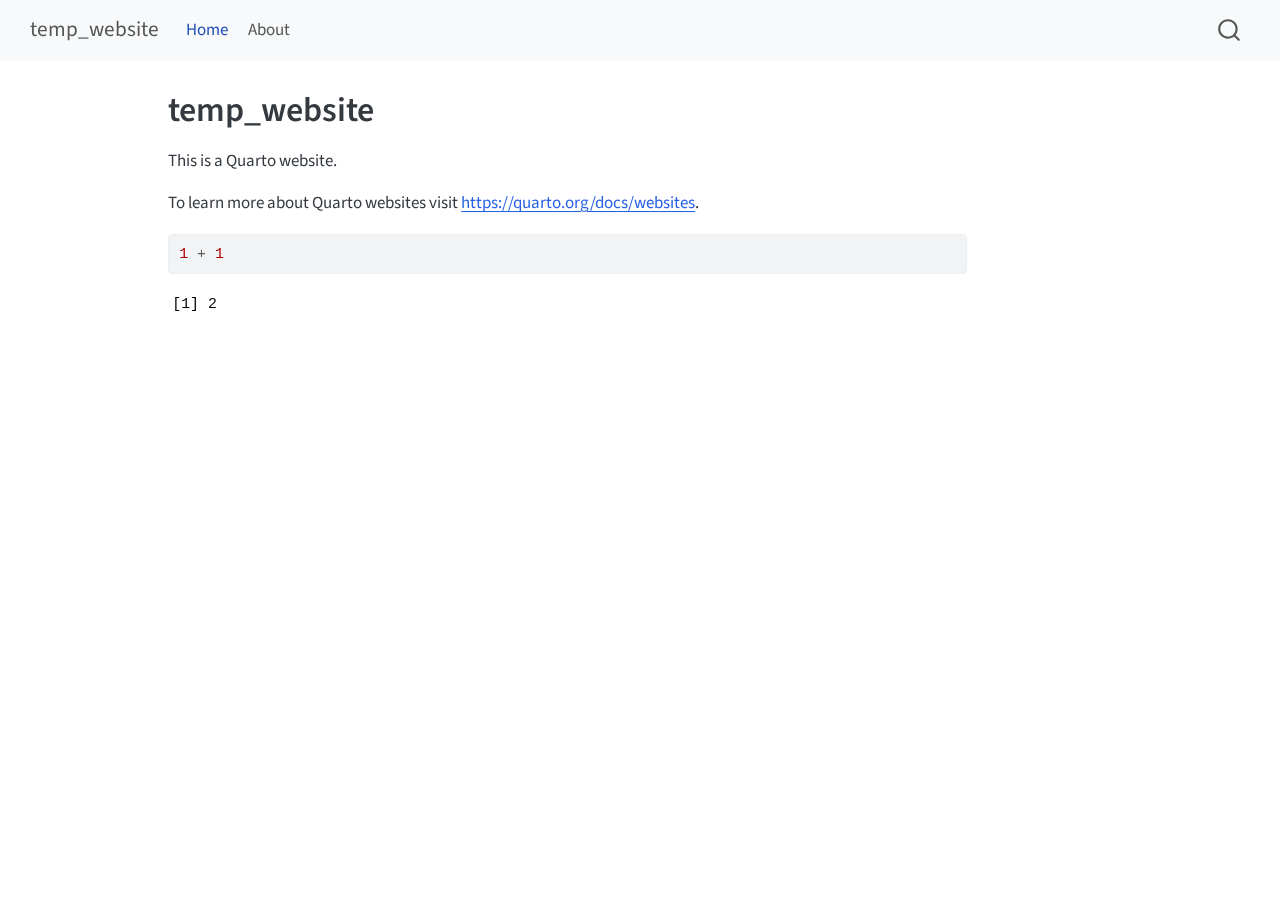
==== docs/index.html @ 7ab7f959 "Initial commit" ====
<!DOCTYPE html>
<html xmlns="http://www.w3.org/1999/xhtml" lang="en" xml:lang="en"><head>

<meta charset="utf-8">
<meta name="generator" content="quarto-1.5.57">

<meta name="viewport" content="width=device-width, initial-scale=1.0, user-scalable=yes">


<title>temp_website</title>
<style>
code{white-space: pre-wrap;}
span.smallcaps{font-variant: small-caps;}
div.columns{display: flex; gap: min(4vw, 1.5em);}
div.column{flex: auto; overflow-x: auto;}
div.hanging-indent{margin-left: 1.5em; text-indent: -1.5em;}
ul.task-list{list-style: none;}
ul.task-list li input[type="checkbox"] {
  width: 0.8em;
  margin: 0 0.8em 0.2em -1em; /* quarto-specific, see https://github.com/quarto-dev/quarto-cli/issues/4556 */ 
  vertical-align: middle;
}
/* CSS for syntax highlighting */
pre > code.sourceCode { white-space: pre; position: relative; }
pre > code.sourceCode > span { line-height: 1.25; }
pre > code.sourceCode > span:empty { height: 1.2em; }
.sourceCode { overflow: visible; }
code.sourceCode > span { color: inherit; text-decoration: inherit; }
div.sourceCode { margin: 1em 0; }
pre.sourceCode { margin: 0; }
@media screen {
div.sourceCode { overflow: auto; }
}
@media print {
pre > code.sourceCode { white-space: pre-wrap; }
pre > code.sourceCode > span { display: inline-block; text-indent: -5em; padding-left: 5em; }
}
pre.numberSource code
  { counter-reset: source-line 0; }
pre.numberSource code > span
  { position: relative; left: -4em; counter-increment: source-line; }
pre.numberSource code > span > a:first-child::before
  { content: counter(source-line);
    position: relative; left: -1em; text-align: right; vertical-align: baseline;
    border: none; display: inline-block;
    -webkit-touch-callout: none; -webkit-user-select: none;
    -khtml-user-select: none; -moz-user-select: none;
    -ms-user-select: none; user-select: none;
    padding: 0 4px; width: 4em;
  }
pre.numberSource { margin-left: 3em;  padding-left: 4px; }
div.sourceCode
  {   }
@media screen {
pre > code.sourceCode > span > a:first-child::before { text-decoration: underline; }
}
</style>


<script src="site_libs/quarto-nav/quarto-nav.js"></script>
<script src="site_libs/quarto-nav/headroom.min.js"></script>
<script src="site_libs/clipboard/clipboard.min.js"></script>
<script src="site_libs/quarto-search/autocomplete.umd.js"></script>
<script src="site_libs/quarto-search/fuse.min.js"></script>
<script src="site_libs/quarto-search/quarto-search.js"></script>
<meta name="quarto:offset" content="./">
<script src="site_libs/quarto-html/quarto.js"></script>
<script src="site_libs/quarto-html/popper.min.js"></script>
<script src="site_libs/quarto-html/tippy.umd.min.js"></script>
<script src="site_libs/quarto-html/anchor.min.js"></script>
<link href="site_libs/quarto-html/tippy.css" rel="stylesheet">
<link href="site_libs/quarto-html/quarto-syntax-highlighting.css" rel="stylesheet" id="quarto-text-highlighting-styles">
<script src="site_libs/bootstrap/bootstrap.min.js"></script>
<link href="site_libs/bootstrap/bootstrap-icons.css" rel="stylesheet">
<link href="site_libs/bootstrap/bootstrap.min.css" rel="stylesheet" id="quarto-bootstrap" data-mode="light">
<script id="quarto-search-options" type="application/json">{
  "location": "navbar",
  "copy-button": false,
  "collapse-after": 3,
  "panel-placement": "end",
  "type": "overlay",
  "limit": 50,
  "keyboard-shortcut": [
    "f",
    "/",
    "s"
  ],
  "show-item-context": false,
  "language": {
    "search-no-results-text": "No results",
    "search-matching-documents-text": "matching documents",
    "search-copy-link-title": "Copy link to search",
    "search-hide-matches-text": "Hide additional matches",
    "search-more-match-text": "more match in this document",
    "search-more-matches-text": "more matches in this document",
    "search-clear-button-title": "Clear",
    "search-text-placeholder": "",
    "search-detached-cancel-button-title": "Cancel",
    "search-submit-button-title": "Submit",
    "search-label": "Search"
  }
}</script>


<link rel="stylesheet" href="styles.css">
</head>

<body class="nav-fixed">

<div id="quarto-search-results"></div>
  <header id="quarto-header" class="headroom fixed-top">
    <nav class="navbar navbar-expand-lg " data-bs-theme="dark">
      <div class="navbar-container container-fluid">
      <div class="navbar-brand-container mx-auto">
    <a class="navbar-brand" href="./index.html">
    <span class="navbar-title">temp_website</span>
    </a>
  </div>
            <div id="quarto-search" class="" title="Search"></div>
          <button class="navbar-toggler" type="button" data-bs-toggle="collapse" data-bs-target="#navbarCollapse" aria-controls="navbarCollapse" role="menu" aria-expanded="false" aria-label="Toggle navigation" onclick="if (window.quartoToggleHeadroom) { window.quartoToggleHeadroom(); }">
  <span class="navbar-toggler-icon"></span>
</button>
          <div class="collapse navbar-collapse" id="navbarCollapse">
            <ul class="navbar-nav navbar-nav-scroll me-auto">
  <li class="nav-item">
    <a class="nav-link active" href="./index.html" aria-current="page"> 
<span class="menu-text">Home</span></a>
  </li>  
  <li class="nav-item">
    <a class="nav-link" href="./about.html"> 
<span class="menu-text">About</span></a>
  </li>  
</ul>
          </div> <!-- /navcollapse -->
            <div class="quarto-navbar-tools">
</div>
      </div> <!-- /container-fluid -->
    </nav>
</header>
<!-- content -->
<div id="quarto-content" class="quarto-container page-columns page-rows-contents page-layout-article page-navbar">
<!-- sidebar -->
<!-- margin-sidebar -->
    <div id="quarto-margin-sidebar" class="sidebar margin-sidebar zindex-bottom">
        
    </div>
<!-- main -->
<main class="content" id="quarto-document-content">

<header id="title-block-header" class="quarto-title-block default">
<div class="quarto-title">
<h1 class="title">temp_website</h1>
</div>



<div class="quarto-title-meta">

    
  
    
  </div>
  


</header>


<p>This is a Quarto website.</p>
<p>To learn more about Quarto websites visit <a href="https://quarto.org/docs/websites" class="uri">https://quarto.org/docs/websites</a>.</p>
<div class="cell">
<div class="sourceCode cell-code" id="cb1"><pre class="sourceCode r code-with-copy"><code class="sourceCode r"><span id="cb1-1"><a href="#cb1-1" aria-hidden="true" tabindex="-1"></a><span class="dv">1</span> <span class="sc">+</span> <span class="dv">1</span></span></code><button title="Copy to Clipboard" class="code-copy-button"><i class="bi"></i></button></pre></div>
<div class="cell-output cell-output-stdout">
<pre><code>[1] 2</code></pre>
</div>
</div>



</main> <!-- /main -->
<script id="quarto-html-after-body" type="application/javascript">
window.document.addEventListener("DOMContentLoaded", function (event) {
  const toggleBodyColorMode = (bsSheetEl) => {
    const mode = bsSheetEl.getAttribute("data-mode");
    const bodyEl = window.document.querySelector("body");
    if (mode === "dark") {
      bodyEl.classList.add("quarto-dark");
      bodyEl.classList.remove("quarto-light");
    } else {
      bodyEl.classList.add("quarto-light");
      bodyEl.classList.remove("quarto-dark");
    }
  }
  const toggleBodyColorPrimary = () => {
    const bsSheetEl = window.document.querySelector("link#quarto-bootstrap");
    if (bsSheetEl) {
      toggleBodyColorMode(bsSheetEl);
    }
  }
  toggleBodyColorPrimary();  
  const icon = "";
  const anchorJS = new window.AnchorJS();
  anchorJS.options = {
    placement: 'right',
    icon: icon
  };
  anchorJS.add('.anchored');
  const isCodeAnnotation = (el) => {
    for (const clz of el.classList) {
      if (clz.startsWith('code-annotation-')) {                     
        return true;
      }
    }
    return false;
  }
  const onCopySuccess = function(e) {
    // button target
    const button = e.trigger;
    // don't keep focus
    button.blur();
    // flash "checked"
    button.classList.add('code-copy-button-checked');
    var currentTitle = button.getAttribute("title");
    button.setAttribute("title", "Copied!");
    let tooltip;
    if (window.bootstrap) {
      button.setAttribute("data-bs-toggle", "tooltip");
      button.setAttribute("data-bs-placement", "left");
      button.setAttribute("data-bs-title", "Copied!");
      tooltip = new bootstrap.Tooltip(button, 
        { trigger: "manual", 
          customClass: "code-copy-button-tooltip",
          offset: [0, -8]});
      tooltip.show();    
    }
    setTimeout(function() {
      if (tooltip) {
        tooltip.hide();
        button.removeAttribute("data-bs-title");
        button.removeAttribute("data-bs-toggle");
        button.removeAttribute("data-bs-placement");
      }
      button.setAttribute("title", currentTitle);
      button.classList.remove('code-copy-button-checked');
    }, 1000);
    // clear code selection
    e.clearSelection();
  }
  const getTextToCopy = function(trigger) {
      const codeEl = trigger.previousElementSibling.cloneNode(true);
      for (const childEl of codeEl.children) {
        if (isCodeAnnotation(childEl)) {
          childEl.remove();
        }
      }
      return codeEl.innerText;
  }
  const clipboard = new window.ClipboardJS('.code-copy-button:not([data-in-quarto-modal])', {
    text: getTextToCopy
  });
  clipboard.on('success', onCopySuccess);
  if (window.document.getElementById('quarto-embedded-source-code-modal')) {
    // For code content inside modals, clipBoardJS needs to be initialized with a container option
    // TODO: Check when it could be a function (https://github.com/zenorocha/clipboard.js/issues/860)
    const clipboardModal = new window.ClipboardJS('.code-copy-button[data-in-quarto-modal]', {
      text: getTextToCopy,
      container: window.document.getElementById('quarto-embedded-source-code-modal')
    });
    clipboardModal.on('success', onCopySuccess);
  }
    var localhostRegex = new RegExp(/^(?:http|https):\/\/localhost\:?[0-9]*\//);
    var mailtoRegex = new RegExp(/^mailto:/);
      var filterRegex = new RegExp('/' + window.location.host + '/');
    var isInternal = (href) => {
        return filterRegex.test(href) || localhostRegex.test(href) || mailtoRegex.test(href);
    }
    // Inspect non-navigation links and adorn them if external
 	var links = window.document.querySelectorAll('a[href]:not(.nav-link):not(.navbar-brand):not(.toc-action):not(.sidebar-link):not(.sidebar-item-toggle):not(.pagination-link):not(.no-external):not([aria-hidden]):not(.dropdown-item):not(.quarto-navigation-tool):not(.about-link)');
    for (var i=0; i<links.length; i++) {
      const link = links[i];
      if (!isInternal(link.href)) {
        // undo the damage that might have been done by quarto-nav.js in the case of
        // links that we want to consider external
        if (link.dataset.originalHref !== undefined) {
          link.href = link.dataset.originalHref;
        }
      }
    }
  function tippyHover(el, contentFn, onTriggerFn, onUntriggerFn) {
    const config = {
      allowHTML: true,
      maxWidth: 500,
      delay: 100,
      arrow: false,
      appendTo: function(el) {
          return el.parentElement;
      },
      interactive: true,
      interactiveBorder: 10,
      theme: 'quarto',
      placement: 'bottom-start',
    };
    if (contentFn) {
      config.content = contentFn;
    }
    if (onTriggerFn) {
      config.onTrigger = onTriggerFn;
    }
    if (onUntriggerFn) {
      config.onUntrigger = onUntriggerFn;
    }
    window.tippy(el, config); 
  }
  const noterefs = window.document.querySelectorAll('a[role="doc-noteref"]');
  for (var i=0; i<noterefs.length; i++) {
    const ref = noterefs[i];
    tippyHover(ref, function() {
      // use id or data attribute instead here
      let href = ref.getAttribute('data-footnote-href') || ref.getAttribute('href');
      try { href = new URL(href).hash; } catch {}
      const id = href.replace(/^#\/?/, "");
      const note = window.document.getElementById(id);
      if (note) {
        return note.innerHTML;
      } else {
        return "";
      }
    });
  }
  const xrefs = window.document.querySelectorAll('a.quarto-xref');
  const processXRef = (id, note) => {
    // Strip column container classes
    const stripColumnClz = (el) => {
      el.classList.remove("page-full", "page-columns");
      if (el.children) {
        for (const child of el.children) {
          stripColumnClz(child);
        }
      }
    }
    stripColumnClz(note)
    if (id === null || id.startsWith('sec-')) {
      // Special case sections, only their first couple elements
      const container = document.createElement("div");
      if (note.children && note.children.length > 2) {
        container.appendChild(note.children[0].cloneNode(true));
        for (let i = 1; i < note.children.length; i++) {
          const child = note.children[i];
          if (child.tagName === "P" && child.innerText === "") {
            continue;
          } else {
            container.appendChild(child.cloneNode(true));
            break;
          }
        }
        if (window.Quarto?.typesetMath) {
          window.Quarto.typesetMath(container);
        }
        return container.innerHTML
      } else {
        if (window.Quarto?.typesetMath) {
          window.Quarto.typesetMath(note);
        }
        return note.innerHTML;
      }
    } else {
      // Remove any anchor links if they are present
      const anchorLink = note.querySelector('a.anchorjs-link');
      if (anchorLink) {
        anchorLink.remove();
      }
      if (window.Quarto?.typesetMath) {
        window.Quarto.typesetMath(note);
      }
      // TODO in 1.5, we should make sure this works without a callout special case
      if (note.classList.contains("callout")) {
        return note.outerHTML;
      } else {
        return note.innerHTML;
      }
    }
  }
  for (var i=0; i<xrefs.length; i++) {
    const xref = xrefs[i];
    tippyHover(xref, undefined, function(instance) {
      instance.disable();
      let url = xref.getAttribute('href');
      let hash = undefined; 
      if (url.startsWith('#')) {
        hash = url;
      } else {
        try { hash = new URL(url).hash; } catch {}
      }
      if (hash) {
        const id = hash.replace(/^#\/?/, "");
        const note = window.document.getElementById(id);
        if (note !== null) {
          try {
            const html = processXRef(id, note.cloneNode(true));
            instance.setContent(html);
          } finally {
            instance.enable();
            instance.show();
          }
        } else {
          // See if we can fetch this
          fetch(url.split('#')[0])
          .then(res => res.text())
          .then(html => {
            const parser = new DOMParser();
            const htmlDoc = parser.parseFromString(html, "text/html");
            const note = htmlDoc.getElementById(id);
            if (note !== null) {
              const html = processXRef(id, note);
              instance.setContent(html);
            } 
          }).finally(() => {
            instance.enable();
            instance.show();
          });
        }
      } else {
        // See if we can fetch a full url (with no hash to target)
        // This is a special case and we should probably do some content thinning / targeting
        fetch(url)
        .then(res => res.text())
        .then(html => {
          const parser = new DOMParser();
          const htmlDoc = parser.parseFromString(html, "text/html");
          const note = htmlDoc.querySelector('main.content');
          if (note !== null) {
            // This should only happen for chapter cross references
            // (since there is no id in the URL)
            // remove the first header
            if (note.children.length > 0 && note.children[0].tagName === "HEADER") {
              note.children[0].remove();
            }
            const html = processXRef(null, note);
            instance.setContent(html);
          } 
        }).finally(() => {
          instance.enable();
          instance.show();
        });
      }
    }, function(instance) {
    });
  }
      let selectedAnnoteEl;
      const selectorForAnnotation = ( cell, annotation) => {
        let cellAttr = 'data-code-cell="' + cell + '"';
        let lineAttr = 'data-code-annotation="' +  annotation + '"';
        const selector = 'span[' + cellAttr + '][' + lineAttr + ']';
        return selector;
      }
      const selectCodeLines = (annoteEl) => {
        const doc = window.document;
        const targetCell = annoteEl.getAttribute("data-target-cell");
        const targetAnnotation = annoteEl.getAttribute("data-target-annotation");
        const annoteSpan = window.document.querySelector(selectorForAnnotation(targetCell, targetAnnotation));
        const lines = annoteSpan.getAttribute("data-code-lines").split(",");
        const lineIds = lines.map((line) => {
          return targetCell + "-" + line;
        })
        let top = null;
        let height = null;
        let parent = null;
        if (lineIds.length > 0) {
            //compute the position of the single el (top and bottom and make a div)
            const el = window.document.getElementById(lineIds[0]);
            top = el.offsetTop;
            height = el.offsetHeight;
            parent = el.parentElement.parentElement;
          if (lineIds.length > 1) {
            const lastEl = window.document.getElementById(lineIds[lineIds.length - 1]);
            const bottom = lastEl.offsetTop + lastEl.offsetHeight;
            height = bottom - top;
          }
          if (top !== null && height !== null && parent !== null) {
            // cook up a div (if necessary) and position it 
            let div = window.document.getElementById("code-annotation-line-highlight");
            if (div === null) {
              div = window.document.createElement("div");
              div.setAttribute("id", "code-annotation-line-highlight");
              div.style.position = 'absolute';
              parent.appendChild(div);
            }
            div.style.top = top - 2 + "px";
            div.style.height = height + 4 + "px";
            div.style.left = 0;
            let gutterDiv = window.document.getElementById("code-annotation-line-highlight-gutter");
            if (gutterDiv === null) {
              gutterDiv = window.document.createElement("div");
              gutterDiv.setAttribute("id", "code-annotation-line-highlight-gutter");
              gutterDiv.style.position = 'absolute';
              const codeCell = window.document.getElementById(targetCell);
              const gutter = codeCell.querySelector('.code-annotation-gutter');
              gutter.appendChild(gutterDiv);
            }
            gutterDiv.style.top = top - 2 + "px";
            gutterDiv.style.height = height + 4 + "px";
          }
          selectedAnnoteEl = annoteEl;
        }
      };
      const unselectCodeLines = () => {
        const elementsIds = ["code-annotation-line-highlight", "code-annotation-line-highlight-gutter"];
        elementsIds.forEach((elId) => {
          const div = window.document.getElementById(elId);
          if (div) {
            div.remove();
          }
        });
        selectedAnnoteEl = undefined;
      };
        // Handle positioning of the toggle
    window.addEventListener(
      "resize",
      throttle(() => {
        elRect = undefined;
        if (selectedAnnoteEl) {
          selectCodeLines(selectedAnnoteEl);
        }
      }, 10)
    );
    function throttle(fn, ms) {
    let throttle = false;
    let timer;
      return (...args) => {
        if(!throttle) { // first call gets through
            fn.apply(this, args);
            throttle = true;
        } else { // all the others get throttled
            if(timer) clearTimeout(timer); // cancel #2
            timer = setTimeout(() => {
              fn.apply(this, args);
              timer = throttle = false;
            }, ms);
        }
      };
    }
      // Attach click handler to the DT
      const annoteDls = window.document.querySelectorAll('dt[data-target-cell]');
      for (const annoteDlNode of annoteDls) {
        annoteDlNode.addEventListener('click', (event) => {
          const clickedEl = event.target;
          if (clickedEl !== selectedAnnoteEl) {
            unselectCodeLines();
            const activeEl = window.document.querySelector('dt[data-target-cell].code-annotation-active');
            if (activeEl) {
              activeEl.classList.remove('code-annotation-active');
            }
            selectCodeLines(clickedEl);
            clickedEl.classList.add('code-annotation-active');
          } else {
            // Unselect the line
            unselectCodeLines();
            clickedEl.classList.remove('code-annotation-active');
          }
        });
      }
  const findCites = (el) => {
    const parentEl = el.parentElement;
    if (parentEl) {
      const cites = parentEl.dataset.cites;
      if (cites) {
        return {
          el,
          cites: cites.split(' ')
        };
      } else {
        return findCites(el.parentElement)
      }
    } else {
      return undefined;
    }
  };
  var bibliorefs = window.document.querySelectorAll('a[role="doc-biblioref"]');
  for (var i=0; i<bibliorefs.length; i++) {
    const ref = bibliorefs[i];
    const citeInfo = findCites(ref);
    if (citeInfo) {
      tippyHover(citeInfo.el, function() {
        var popup = window.document.createElement('div');
        citeInfo.cites.forEach(function(cite) {
          var citeDiv = window.document.createElement('div');
          citeDiv.classList.add('hanging-indent');
          citeDiv.classList.add('csl-entry');
          var biblioDiv = window.document.getElementById('ref-' + cite);
          if (biblioDiv) {
            citeDiv.innerHTML = biblioDiv.innerHTML;
          }
          popup.appendChild(citeDiv);
        });
        return popup.innerHTML;
      });
    }
  }
});
</script>
</div> <!-- /content -->




</body></html>
---- docs/site_libs/quarto-html/tippy.css ----
.tippy-box[data-animation=fade][data-state=hidden]{opacity:0}[data-tippy-root]{max-width:calc(100vw - 10px)}.tippy-box{position:relative;background-color:#333;color:#fff;border-radius:4px;font-size:14px;line-height:1.4;white-space:normal;outline:0;transition-property:transform,visibility,opacity}.tippy-box[data-placement^=top]>.tippy-arrow{bottom:0}.tippy-box[data-placement^=top]>.tippy-arrow:before{bottom:-7px;left:0;border-width:8px 8px 0;border-top-color:initial;transform-origin:center top}.tippy-box[data-placement^=bottom]>.tippy-arrow{top:0}.tippy-box[data-placement^=bottom]>.tippy-arrow:before{top:-7px;left:0;border-width:0 8px 8px;border-bottom-color:initial;transform-origin:center bottom}.tippy-box[data-placement^=left]>.tippy-arrow{right:0}.tippy-box[data-placement^=left]>.tippy-arrow:before{border-width:8px 0 8px 8px;border-left-color:initial;right:-7px;transform-origin:center left}.tippy-box[data-placement^=right]>.tippy-arrow{left:0}.tippy-box[data-placement^=right]>.tippy-arrow:before{left:-7px;border-width:8px 8px 8px 0;border-right-color:initial;transform-origin:center right}.tippy-box[data-inertia][data-state=visible]{transition-timing-function:cubic-bezier(.54,1.5,.38,1.11)}.tippy-arrow{width:16px;height:16px;color:#333}.tippy-arrow:before{content:"";position:absolute;border-color:transparent;border-style:solid}.tippy-content{position:relative;padding:5px 9px;z-index:1}
---- docs/site_libs/quarto-html/quarto-syntax-highlighting.css ----
/* quarto syntax highlight colors */
:root {
  --quarto-hl-ot-color: #003B4F;
  --quarto-hl-at-color: #657422;
  --quarto-hl-ss-color: #20794D;
  --quarto-hl-an-color: #5E5E5E;
  --quarto-hl-fu-color: #4758AB;
  --quarto-hl-st-color: #20794D;
  --quarto-hl-cf-color: #003B4F;
  --quarto-hl-op-color: #5E5E5E;
  --quarto-hl-er-color: #AD0000;
  --quarto-hl-bn-color: #AD0000;
  --quarto-hl-al-color: #AD0000;
  --quarto-hl-va-color: #111111;
  --quarto-hl-bu-color: inherit;
  --quarto-hl-ex-color: inherit;
  --quarto-hl-pp-color: #AD0000;
  --quarto-hl-in-color: #5E5E5E;
  --quarto-hl-vs-color: #20794D;
  --quarto-hl-wa-color: #5E5E5E;
  --quarto-hl-do-color: #5E5E5E;
  --quarto-hl-im-color: #00769E;
  --quarto-hl-ch-color: #20794D;
  --quarto-hl-dt-color: #AD0000;
  --quarto-hl-fl-color: #AD0000;
  --quarto-hl-co-color: #5E5E5E;
  --quarto-hl-cv-color: #5E5E5E;
  --quarto-hl-cn-color: #8f5902;
  --quarto-hl-sc-color: #5E5E5E;
  --quarto-hl-dv-color: #AD0000;
  --quarto-hl-kw-color: #003B4F;
}

/* other quarto variables */
:root {
  --quarto-font-monospace: SFMono-Regular, Menlo, Monaco, Consolas, "Liberation Mono", "Courier New", monospace;
}

pre > code.sourceCode > span {
  color: #003B4F;
}

code span {
  color: #003B4F;
}

code.sourceCode > span {
  color: #003B4F;
}

div.sourceCode,
div.sourceCode pre.sourceCode {
  color: #003B4F;
}

code span.ot {
  color: #003B4F;
  font-style: inherit;
}

code span.at {
  color: #657422;
  font-style: inherit;
}

code span.ss {
  color: #20794D;
  font-style: inherit;
}

code span.an {
  color: #5E5E5E;
  font-style: inherit;
}

code span.fu {
  color: #4758AB;
  font-style: inherit;
}

code span.st {
  color: #20794D;
  font-style: inherit;
}

code span.cf {
  color: #003B4F;
  font-weight: bold;
  font-style: inherit;
}

code span.op {
  color: #5E5E5E;
  font-style: inherit;
}

code span.er {
  color: #AD0000;
  font-style: inherit;
}

code span.bn {
  color: #AD0000;
  font-style: inherit;
}

code span.al {
  color: #AD0000;
  font-style: inherit;
}

code span.va {
  color: #111111;
  font-style: inherit;
}

code span.bu {
  font-style: inherit;
}

code span.ex {
  font-style: inherit;
}

code span.pp {
  color: #AD0000;
  font-style: inherit;
}

code span.in {
  color: #5E5E5E;
  font-style: inherit;
}

code span.vs {
  color: #20794D;
  font-style: inherit;
}

code span.wa {
  color: #5E5E5E;
  font-style: italic;
}

code span.do {
  color: #5E5E5E;
  font-style: italic;
}

code span.im {
  color: #00769E;
  font-style: inherit;
}

code span.ch {
  color: #20794D;
  font-style: inherit;
}

code span.dt {
  color: #AD0000;
  font-style: inherit;
}

code span.fl {
  color: #AD0000;
  font-style: inherit;
}

code span.co {
  color: #5E5E5E;
  font-style: inherit;
}

code span.cv {
  color: #5E5E5E;
  font-style: italic;
}

code span.cn {
  color: #8f5902;
  font-style: inherit;
}

code span.sc {
  color: #5E5E5E;
  font-style: inherit;
}

code span.dv {
  color: #AD0000;
  font-style: inherit;
}

code span.kw {
  color: #003B4F;
  font-weight: bold;
  font-style: inherit;
}

.prevent-inlining {
  content: "</";
}

/*# sourceMappingURL=debc5d5d77c3f9108843748ff7464032.css.map */
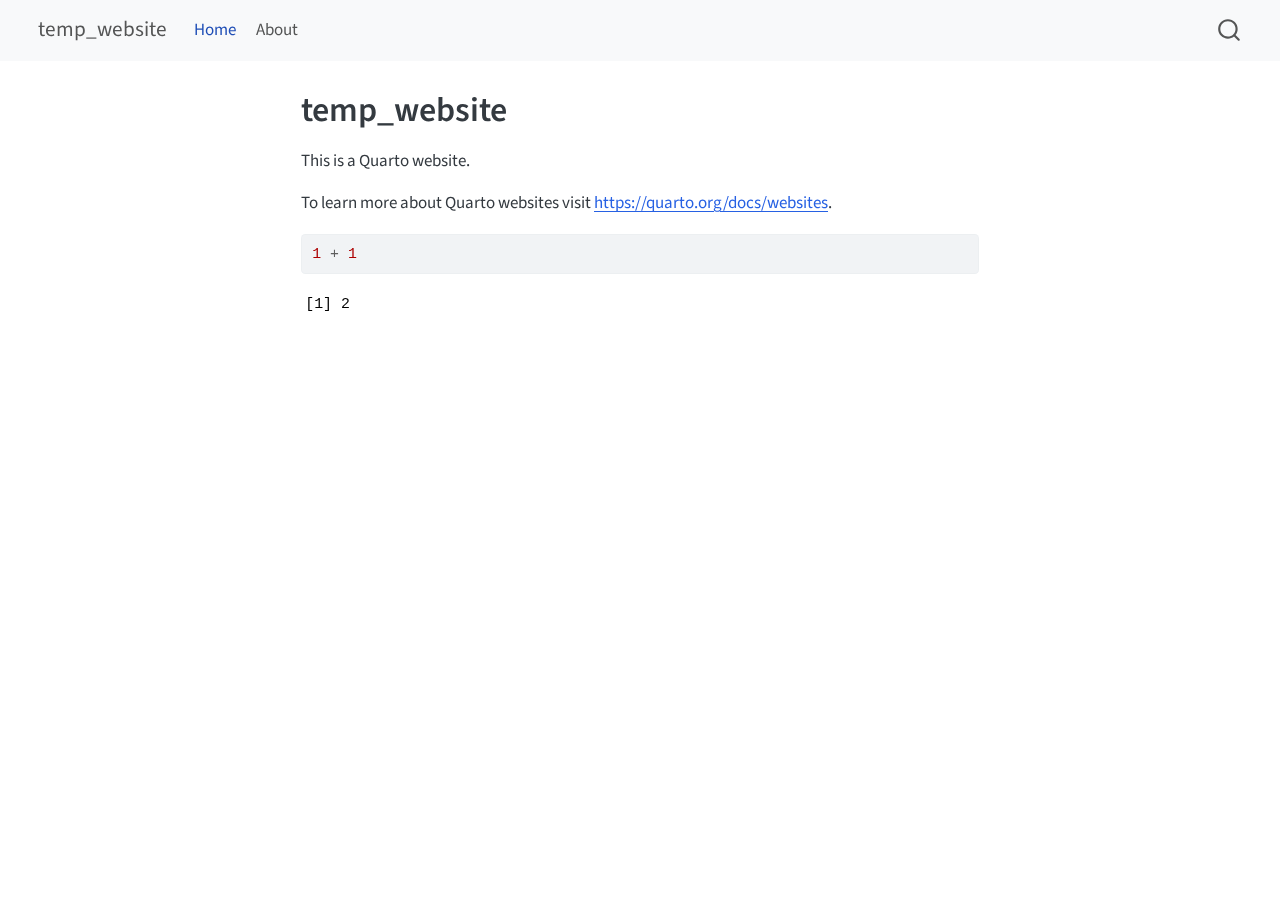
==== commit 261c29a4: "test" ====
--- a/docs/index.html
+++ b/docs/index.html
@@ -64,6 +64,7 @@
 <script src="site_libs/quarto-search/fuse.min.js"></script>
 <script src="site_libs/quarto-search/quarto-search.js"></script>
 <meta name="quarto:offset" content="./">
+<link href="./favicon.png" rel="icon" type="image/png">
 <script src="site_libs/quarto-html/quarto.js"></script>
 <script src="site_libs/quarto-html/popper.min.js"></script>
 <script src="site_libs/quarto-html/tippy.umd.min.js"></script>
@@ -105,13 +106,16 @@
 <link rel="stylesheet" href="styles.css">
 </head>
 
-<body class="nav-fixed">
+<body class="floating nav-fixed">
 
 <div id="quarto-search-results"></div>
   <header id="quarto-header" class="headroom fixed-top">
     <nav class="navbar navbar-expand-lg " data-bs-theme="dark">
       <div class="navbar-container container-fluid">
       <div class="navbar-brand-container mx-auto">
+    <a href="./index.html" class="navbar-brand navbar-brand-logo">
+    <img src="./logo.png" alt="" class="navbar-logo">
+    </a>
     <a class="navbar-brand" href="./index.html">
     <span class="navbar-title">temp_website</span>
     </a>
@@ -140,9 +144,12 @@
 <!-- content -->
 <div id="quarto-content" class="quarto-container page-columns page-rows-contents page-layout-article page-navbar">
 <!-- sidebar -->
+  <nav id="quarto-sidebar" class="sidebar collapse collapse-horizontal quarto-sidebar-collapse-item sidebar-navigation floating overflow-auto">
+    
+</nav>
+<div id="quarto-sidebar-glass" class="quarto-sidebar-collapse-item" data-bs-toggle="collapse" data-bs-target=".quarto-sidebar-collapse-item"></div>
 <!-- margin-sidebar -->
     <div id="quarto-margin-sidebar" class="sidebar margin-sidebar zindex-bottom">
-        
     </div>
 <!-- main -->
 <main class="content" id="quarto-document-content">
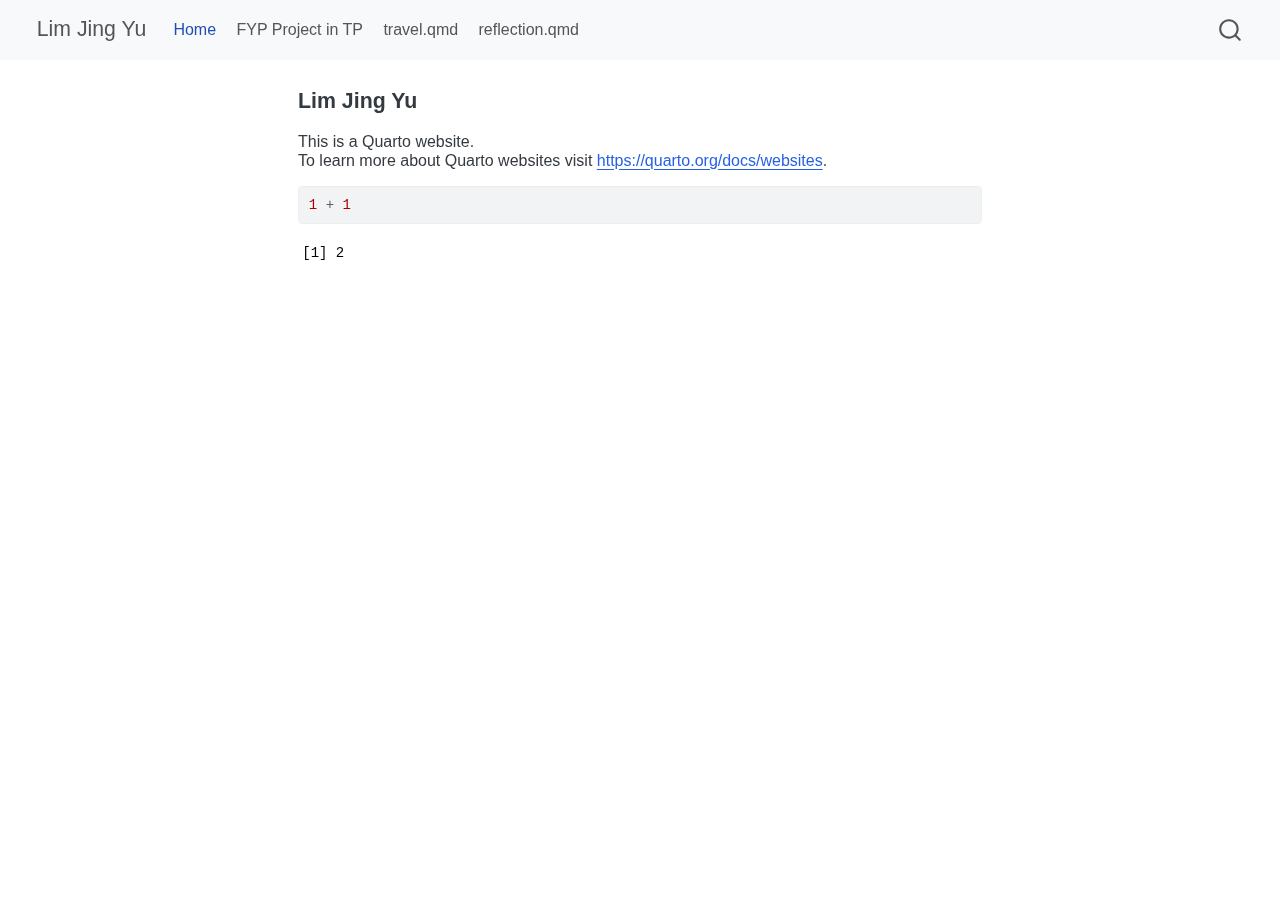
==== commit aebb50be: "push1" ====
--- a/docs/index.html
+++ b/docs/index.html
@@ -7,7 +7,7 @@
 <meta name="viewport" content="width=device-width, initial-scale=1.0, user-scalable=yes">
 
 
-<title>temp_website</title>
+<title>Lim Jing Yu</title>
 <style>
 code{white-space: pre-wrap;}
 span.smallcaps{font-variant: small-caps;}
@@ -117,7 +117,7 @@
     <img src="./logo.png" alt="" class="navbar-logo">
     </a>
     <a class="navbar-brand" href="./index.html">
-    <span class="navbar-title">temp_website</span>
+    <span class="navbar-title">Lim Jing Yu</span>
     </a>
   </div>
             <div id="quarto-search" class="" title="Search"></div>
@@ -131,8 +131,18 @@
 <span class="menu-text">Home</span></a>
   </li>  
   <li class="nav-item">
-    <a class="nav-link" href="./about.html"> 
-<span class="menu-text">About</span></a>
+    <a class="nav-link" href="./project.html"> 
+<span class="menu-text">FYP Project in TP</span></a>
+  </li>  
+  <li class="nav-item">
+    <span class="nav-link">
+<span class="menu-text">travel.qmd</span>
+    </span>
+  </li>  
+  <li class="nav-item">
+    <span class="nav-link">
+<span class="menu-text">reflection.qmd</span>
+    </span>
   </li>  
 </ul>
           </div> <!-- /navcollapse -->
@@ -156,7 +166,7 @@
 
 <header id="title-block-header" class="quarto-title-block default">
 <div class="quarto-title">
-<h1 class="title">temp_website</h1>
+<h1 class="title">Lim Jing Yu</h1>
 </div>
 
 
--- a/docs/styles.css
+++ b/docs/styles.css
@@ -1 +1,18 @@
 /* css styles */
+body {
+  font-family: Arial, sans-serif;
+  font-size: 16px;
+}
+
+p {
+  margin: 0;
+  padding: 0;
+  line-height: 1.2;
+}
+
+h1,h2 {
+  font-size: 16pt;
+}
+h3,h4 {
+  font-size: 14pt;
+}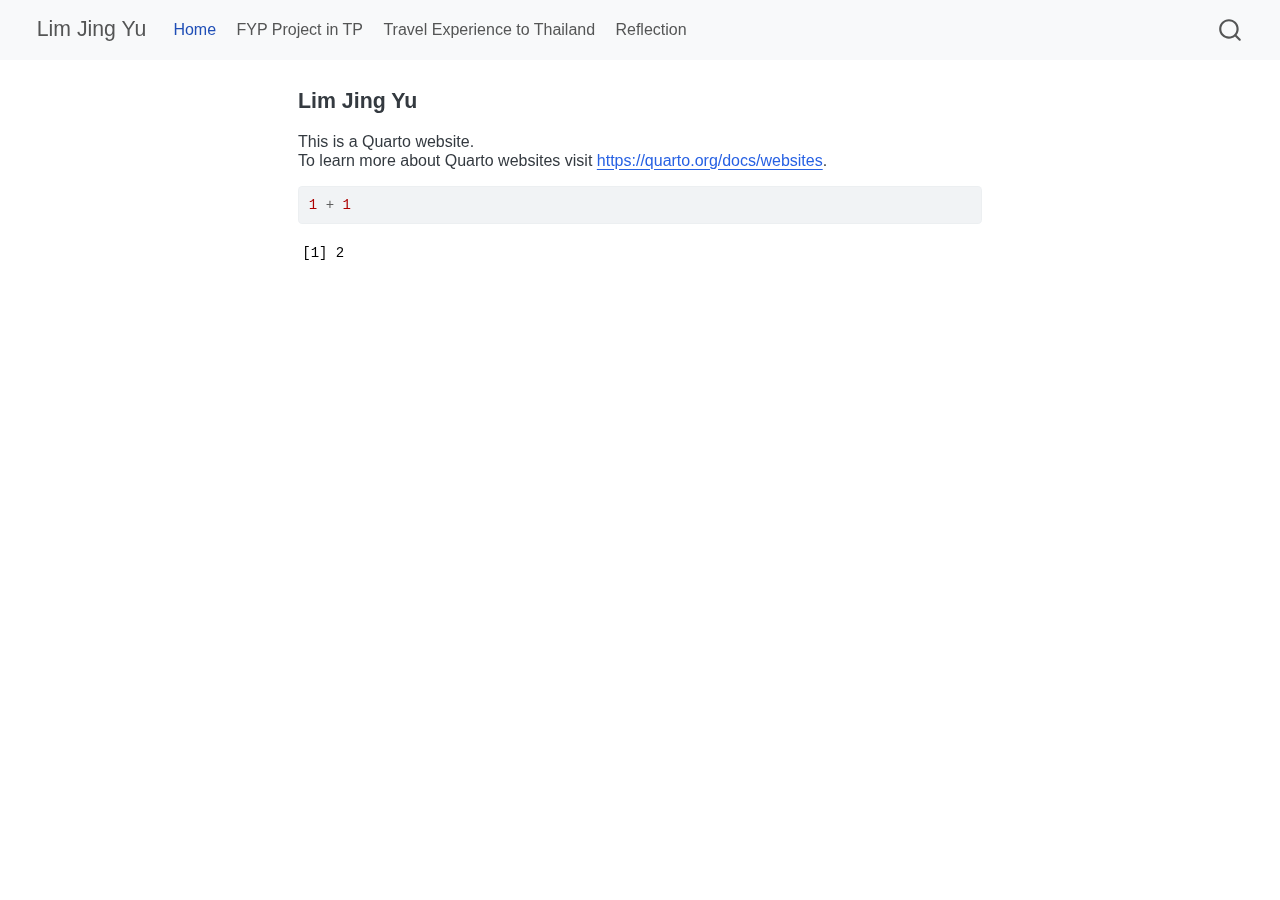
==== commit 855d3104: "1" ====
--- a/docs/index.html
+++ b/docs/index.html
@@ -135,14 +135,12 @@
 <span class="menu-text">FYP Project in TP</span></a>
   </li>  
   <li class="nav-item">
-    <span class="nav-link">
-<span class="menu-text">travel.qmd</span>
-    </span>
+    <a class="nav-link" href="./travel.html"> 
+<span class="menu-text">Travel Experience to Thailand</span></a>
   </li>  
   <li class="nav-item">
-    <span class="nav-link">
-<span class="menu-text">reflection.qmd</span>
-    </span>
+    <a class="nav-link" href="./reflection.html"> 
+<span class="menu-text">Reflection</span></a>
   </li>  
 </ul>
           </div> <!-- /navcollapse -->
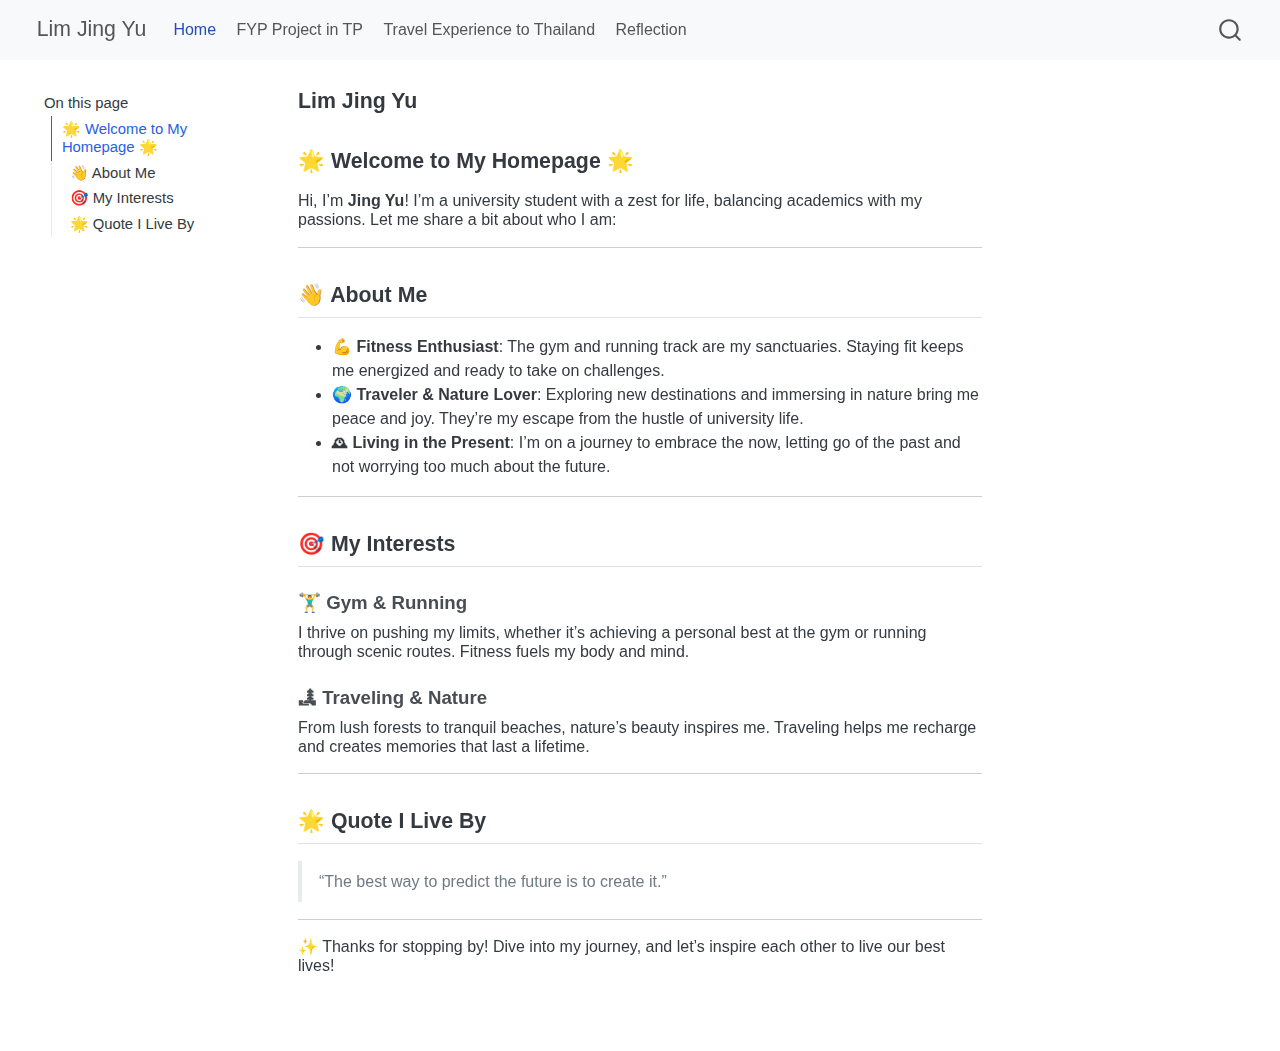
==== commit 9d62736d: "push3" ====
--- a/docs/index.html
+++ b/docs/index.html
@@ -19,40 +19,6 @@
   width: 0.8em;
   margin: 0 0.8em 0.2em -1em; /* quarto-specific, see https://github.com/quarto-dev/quarto-cli/issues/4556 */ 
   vertical-align: middle;
-}
-/* CSS for syntax highlighting */
-pre > code.sourceCode { white-space: pre; position: relative; }
-pre > code.sourceCode > span { line-height: 1.25; }
-pre > code.sourceCode > span:empty { height: 1.2em; }
-.sourceCode { overflow: visible; }
-code.sourceCode > span { color: inherit; text-decoration: inherit; }
-div.sourceCode { margin: 1em 0; }
-pre.sourceCode { margin: 0; }
-@media screen {
-div.sourceCode { overflow: auto; }
-}
-@media print {
-pre > code.sourceCode { white-space: pre-wrap; }
-pre > code.sourceCode > span { display: inline-block; text-indent: -5em; padding-left: 5em; }
-}
-pre.numberSource code
-  { counter-reset: source-line 0; }
-pre.numberSource code > span
-  { position: relative; left: -4em; counter-increment: source-line; }
-pre.numberSource code > span > a:first-child::before
-  { content: counter(source-line);
-    position: relative; left: -1em; text-align: right; vertical-align: baseline;
-    border: none; display: inline-block;
-    -webkit-touch-callout: none; -webkit-user-select: none;
-    -khtml-user-select: none; -moz-user-select: none;
-    -ms-user-select: none; user-select: none;
-    padding: 0 4px; width: 4em;
-  }
-pre.numberSource { margin-left: 3em;  padding-left: 4px; }
-div.sourceCode
-  {   }
-@media screen {
-pre > code.sourceCode > span > a:first-child::before { text-decoration: underline; }
 }
 </style>
 
@@ -153,7 +119,22 @@
 <div id="quarto-content" class="quarto-container page-columns page-rows-contents page-layout-article page-navbar">
 <!-- sidebar -->
   <nav id="quarto-sidebar" class="sidebar collapse collapse-horizontal quarto-sidebar-collapse-item sidebar-navigation floating overflow-auto">
-    
+    <nav id="TOC" role="doc-toc" class="toc-active">
+    <h2 id="toc-title">On this page</h2>
+   
+  <ul>
+  <li><a href="#welcome-to-my-homepage" id="toc-welcome-to-my-homepage" class="nav-link active" data-scroll-target="#welcome-to-my-homepage">🌟 Welcome to My Homepage 🌟</a>
+  <ul class="collapse">
+  <li><a href="#about-me" id="toc-about-me" class="nav-link" data-scroll-target="#about-me">👋 About Me</a></li>
+  <li><a href="#my-interests" id="toc-my-interests" class="nav-link" data-scroll-target="#my-interests">🎯 My Interests</a>
+  <ul class="collapse">
+  <li><a href="#gym-running" id="toc-gym-running" class="nav-link" data-scroll-target="#gym-running">🏋️‍♂️ Gym &amp; Running</a></li>
+  <li><a href="#traveling-nature" id="toc-traveling-nature" class="nav-link" data-scroll-target="#traveling-nature">🏞 Traveling &amp; Nature</a></li>
+  </ul></li>
+  <li><a href="#quote-i-live-by" id="toc-quote-i-live-by" class="nav-link" data-scroll-target="#quote-i-live-by">🌟 Quote I Live By</a></li>
+  </ul></li>
+  </ul>
+</nav>
 </nav>
 <div id="quarto-sidebar-glass" class="quarto-sidebar-collapse-item" data-bs-toggle="collapse" data-bs-target=".quarto-sidebar-collapse-item"></div>
 <!-- margin-sidebar -->
@@ -181,16 +162,42 @@
 </header>
 
 
-<p>This is a Quarto website.</p>
-<p>To learn more about Quarto websites visit <a href="https://quarto.org/docs/websites" class="uri">https://quarto.org/docs/websites</a>.</p>
-<div class="cell">
-<div class="sourceCode cell-code" id="cb1"><pre class="sourceCode r code-with-copy"><code class="sourceCode r"><span id="cb1-1"><a href="#cb1-1" aria-hidden="true" tabindex="-1"></a><span class="dv">1</span> <span class="sc">+</span> <span class="dv">1</span></span></code><button title="Copy to Clipboard" class="code-copy-button"><i class="bi"></i></button></pre></div>
-<div class="cell-output cell-output-stdout">
-<pre><code>[1] 2</code></pre>
-</div>
-</div>
-
-
+<section id="welcome-to-my-homepage" class="level1">
+<h1>🌟 Welcome to My Homepage 🌟</h1>
+<p>Hi, I’m <strong>Jing Yu</strong>! I’m a university student with a zest for life, balancing academics with my passions. Let me share a bit about who I am:</p>
+<hr>
+<section id="about-me" class="level2">
+<h2 class="anchored" data-anchor-id="about-me">👋 About Me</h2>
+<ul>
+<li><strong>💪 Fitness Enthusiast</strong>: The gym and running track are my sanctuaries. Staying fit keeps me energized and ready to take on challenges.</li>
+<li><strong>🌍 Traveler &amp; Nature Lover</strong>: Exploring new destinations and immersing in nature bring me peace and joy. They’re my escape from the hustle of university life.</li>
+<li><strong>🕰 Living in the Present</strong>: I’m on a journey to embrace the now, letting go of the past and not worrying too much about the future.</li>
+</ul>
+<hr>
+</section>
+<section id="my-interests" class="level2">
+<h2 class="anchored" data-anchor-id="my-interests">🎯 My Interests</h2>
+<section id="gym-running" class="level3">
+<h3 class="anchored" data-anchor-id="gym-running">🏋️‍♂️ Gym &amp; Running</h3>
+<p>I thrive on pushing my limits, whether it’s achieving a personal best at the gym or running through scenic routes. Fitness fuels my body and mind.</p>
+</section>
+<section id="traveling-nature" class="level3">
+<h3 class="anchored" data-anchor-id="traveling-nature">🏞 Traveling &amp; Nature</h3>
+<p>From lush forests to tranquil beaches, nature’s beauty inspires me. Traveling helps me recharge and creates memories that last a lifetime.</p>
+<hr>
+</section>
+</section>
+<section id="quote-i-live-by" class="level2">
+<h2 class="anchored" data-anchor-id="quote-i-live-by">🌟 Quote I Live By</h2>
+<blockquote class="blockquote">
+<p>“The best way to predict the future is to create it.”</p>
+</blockquote>
+<hr>
+<p>✨ Thanks for stopping by! Dive into my journey, and let’s inspire each other to live our best lives!</p>
+
+
+</section>
+</section>
 
 </main> <!-- /main -->
 <script id="quarto-html-after-body" type="application/javascript">
